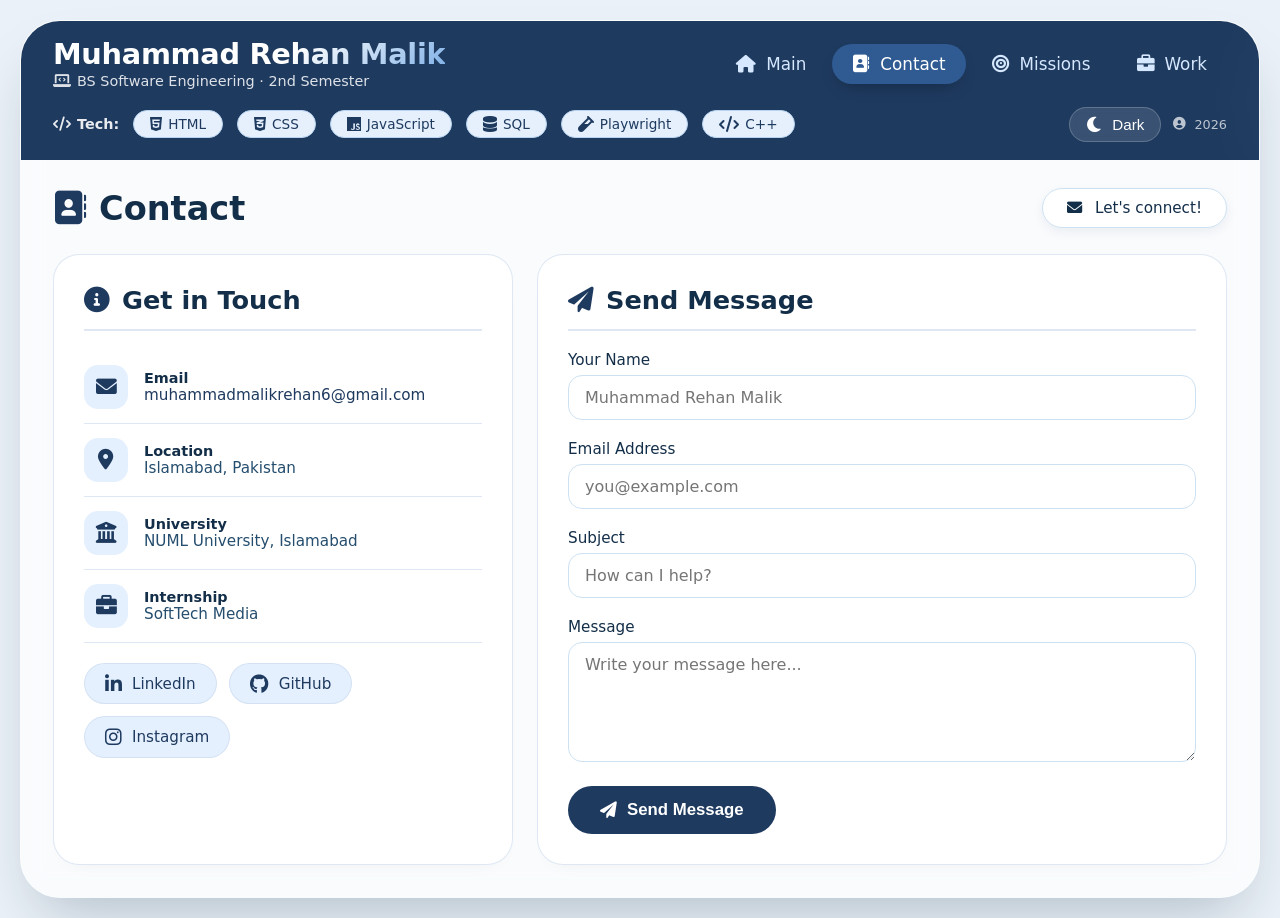
==== contact.html @ 9ca268fb "first portfolio upload" ====
<!DOCTYPE html>
<html lang="en" data-theme="light">
<head>
    <meta charset="UTF-8" />
    <meta name="viewport" content="width=device-width, initial-scale=1.0" />
    <title>Muhammad Rehan · Contact</title>
    <!-- Font Awesome 6 -->
    <link rel="stylesheet" href="https://cdnjs.cloudflare.com/ajax/libs/font-awesome/6.0.0-beta3/css/all.min.css" />
    <style>
        /* ===== CSS Variables (themes) ===== */
        :root {
            --bg-body: #eaf1f8;
            --bg-dashboard: rgba(255, 255, 255, 0.72);
            --bg-topbar: #1e3a5f;
            --text-primary: #132e48;
            --text-secondary: #244d6e;
            --text-light: #ffffff;
            --card-bg: rgba(255, 255, 255, 0.85);
            --card-border: rgba(200, 215, 235, 0.6);
            --shadow: 0 30px 60px -20px rgba(0, 30, 50, 0.25);
            --badge-bg: #ffffff;
            --badge-border: #cde1f2;
            --stat-icon-bg: #e5f0ff;
            --stat-icon-color: #1e3a5f;
            --hover-bg: #2c5282;
            --nav-active: #2f5b92;
            --lang-bg: #e6f0fc;
            --lang-border: #b9d4f0;
            --lang-color: #1e3a5f;
            --highlight-bg: #e5f0ff;
            --highlight-border: #1e3a5f;
            --transition: 0.4s cubic-bezier(0.4, 0, 0.2, 1);
            --nav-text: #d6e8ff;
            --gradient-start: #ffffff;
            --gradient-end: #7fb0e6;
            --input-bg: rgba(255, 255, 255, 0.7);
            --input-border: #cde1f2;
            --input-text: #132e48;
            --social-hover: #1e3a5f;
        }

        [data-theme="dark"] {
            --bg-body: #0a0f1a;
            --bg-dashboard: rgba(16, 26, 46, 0.92);
            --bg-topbar: #0d1a2e;
            --text-primary: #e8f0fe;
            --text-secondary: #a8c4e6;
            --text-light: #ffffff;
            --card-bg: rgba(26, 42, 68, 0.85);
            --card-border: rgba(60, 95, 145, 0.5);
            --shadow: 0 30px 60px -20px rgba(0, 0, 0, 0.8);
            --badge-bg: #1a2d44;
            --badge-border: #2a4a6a;
            --stat-icon-bg: #1a2d44;
            --stat-icon-color: #6db3f2;
            --hover-bg: #1a3a5a;
            --nav-active: #1e3a5f;
            --lang-bg: #1a2d44;
            --lang-border: #2a4a6a;
            --lang-color: #a8c4e6;
            --highlight-bg: #1a2d44;
            --highlight-border: #4a8ac4;
            --nav-text: #a8c4e6;
            --gradient-start: #6db3f2;
            --gradient-end: #4a8ac4;
            --input-bg: rgba(26, 42, 68, 0.7);
            --input-border: #2a4a6a;
            --input-text: #e8f0fe;
            --social-hover: #6db3f2;
        }

        /* ===== Reset & Base ===== */
        * {
            margin: 0;
            padding: 0;
            box-sizing: border-box;
        }

        body {
            font-family: 'Segoe UI', Roboto, system-ui, -apple-system, sans-serif;
            background: var(--bg-body);
            min-height: 100vh;
            display: flex;
            align-items: center;
            justify-content: center;
            padding: 20px;
            transition: background var(--transition);
        }

        /* ===== Dashboard ===== */
        .dashboard {
            width: 1400px;
            max-width: 100%;
            background: var(--bg-dashboard);
            backdrop-filter: blur(12px);
            -webkit-backdrop-filter: blur(12px);
            border-radius: 40px;
            box-shadow: var(--shadow);
            overflow: hidden;
            transition: all var(--transition);
            border: 1px solid rgba(255, 255, 255, 0.08);
        }

        /* ===== Top Bar ===== */
        .top-bar {
            background: var(--bg-topbar);
            color: var(--text-light);
            padding: 18px 32px;
            display: flex;
            flex-wrap: wrap;
            align-items: center;
            justify-content: space-between;
            gap: 18px 24px;
            transition: background var(--transition);
            position: relative;
            overflow: hidden;
        }
        .top-bar::after {
            content: '';
            position: absolute;
            top: -50%;
            right: -20%;
            width: 300px;
            height: 300px;
            background: radial-gradient(circle, rgba(255, 255, 255, 0.05) 0%, transparent 70%);
            border-radius: 50%;
            pointer-events: none;
        }

        .top-profile h2 {
            font-size: 1.8rem;
            font-weight: 700;
            letter-spacing: -0.3px;
            line-height: 1.1;
            background: linear-gradient(135deg, var(--gradient-start) 60%, var(--gradient-end));
            -webkit-background-clip: text;
            -webkit-text-fill-color: transparent;
            background-clip: text;
        }
        .top-profile .sub {
            font-size: 0.9rem;
            opacity: 0.85;
            margin-top: 2px;
            font-weight: 400;
            -webkit-text-fill-color: var(--text-light);
            color: var(--text-light);
        }

        /* Navigation */
        .nav-links {
            display: flex;
            flex-wrap: wrap;
            list-style: none;
            gap: 6px;
        }
        .nav-links a {
            color: var(--nav-text);
            text-decoration: none;
            font-size: 1.05rem;
            display: flex;
            align-items: center;
            gap: 10px;
            padding: 10px 20px;
            border-radius: 40px;
            font-weight: 500;
            transition: all 0.3s ease;
            white-space: nowrap;
            background: transparent;
            position: relative;
        }
        .nav-links a i {
            font-size: 1.1rem;
        }
        .nav-links .active a {
            background: var(--nav-active);
            color: white;
            box-shadow: 0 8px 18px -8px rgba(0, 0, 0, 0.3);
        }
        .nav-links a:not(.active):hover {
            background: var(--hover-bg);
            color: white;
            transform: translateY(-2px);
        }

        /* Tech badges */
        .lang-section {
            display: flex;
            flex-wrap: wrap;
            align-items: center;
            gap: 10px 14px;
        }
        .lang-label {
            font-weight: 600;
            font-size: 0.9rem;
            opacity: 0.9;
            display: flex;
            align-items: center;
            gap: 6px;
            color: var(--text-light);
        }
        .lang-badge {
            background: var(--lang-bg);
            border: 1px solid var(--lang-border);
            color: var(--lang-color);
            padding: 5px 16px;
            border-radius: 40px;
            font-size: 0.85rem;
            font-weight: 500;
            display: inline-flex;
            align-items: center;
            gap: 6px;
            transition: all 0.3s ease;
            white-space: nowrap;
            cursor: default;
        }
        .lang-badge i {
            font-size: 1rem;
            color: var(--lang-color);
        }
        .lang-badge:hover {
            transform: translateY(-3px) scale(1.05);
            box-shadow: 0 8px 16px -8px rgba(0, 0, 0, 0.3);
        }

        .top-footer {
            font-size: 0.8rem;
            opacity: 0.7;
            color: var(--text-light);
            display: flex;
            align-items: center;
            gap: 8px;
            margin-left: auto;
        }

        /* ===== Theme Toggle ===== */
        .theme-toggle {
            background: rgba(255, 255, 255, 0.12);
            border: 1px solid rgba(255, 255, 255, 0.2);
            color: white;
            padding: 8px 16px;
            border-radius: 40px;
            cursor: pointer;
            font-size: 0.95rem;
            display: flex;
            align-items: center;
            gap: 8px;
            transition: all 0.3s ease;
            backdrop-filter: blur(4px);
        }
        .theme-toggle:hover {
            background: rgba(255, 255, 255, 0.25);
            transform: scale(1.05);
        }
        .theme-toggle i {
            font-size: 1.1rem;
        }

        /* ===== Main Content ===== */
        .main {
            background: transparent;
            padding: 28px 32px 32px;
            display: flex;
            flex-direction: column;
            gap: 26px;
            animation: fadeInUp 0.6s ease;
        }

        @keyframes fadeInUp {
            from {
                opacity: 0;
                transform: translateY(20px);
            }
            to {
                opacity: 1;
                transform: translateY(0);
            }
        }

        .main-header {
            display: flex;
            justify-content: space-between;
            align-items: center;
            flex-wrap: wrap;
            gap: 12px;
        }
        .main-header h1 {
            font-size: 2.1rem;
            font-weight: 700;
            color: var(--text-primary);
            transition: color var(--transition);
            display: flex;
            align-items: center;
            gap: 12px;
        }
        .main-header h1 i {
            color: var(--stat-icon-color);
            animation: pulse 2s infinite;
        }
        @keyframes pulse {
            0%,
            100% {
                transform: scale(1);
            }
            50% {
                transform: scale(1.1);
            }
        }

        .badge {
            background: var(--badge-bg);
            padding: 10px 24px;
            border-radius: 40px;
            font-weight: 500;
            color: var(--text-primary);
            box-shadow: 0 4px 12px rgba(0, 30, 60, 0.06);
            border: 1px solid var(--badge-border);
            font-size: 0.95rem;
            transition: all var(--transition);
            backdrop-filter: blur(4px);
        }
        .badge i {
            margin-right: 8px;
        }

        /* ===== Contact Grid ===== */
        .contact-grid {
            display: grid;
            grid-template-columns: 1fr 1.5fr;
            gap: 24px;
        }

        /* Contact Info Card */
        .contact-info {
            background: var(--card-bg);
            backdrop-filter: blur(8px);
            border-radius: 26px;
            padding: 30px;
            border: 1px solid var(--card-border);
            box-shadow: 0 10px 22px -16px rgba(0, 0, 0, 0.08);
            transition: all var(--transition);
            animation: slideUp 0.6s ease backwards;
            animation-delay: 0.2s;
        }
        .contact-info:hover {
            transform: translateY(-4px);
            box-shadow: 0 20px 40px -16px rgba(0, 30, 60, 0.15);
        }

        .contact-info h2 {
            color: var(--text-primary);
            font-size: 1.6rem;
            margin-bottom: 20px;
            display: flex;
            align-items: center;
            gap: 12px;
            border-bottom: 2px solid var(--card-border);
            padding-bottom: 14px;
        }
        .contact-info h2 i {
            color: var(--stat-icon-color);
        }

        .contact-item {
            display: flex;
            align-items: center;
            gap: 16px;
            padding: 14px 0;
            border-bottom: 1px solid var(--card-border);
            transition: all 0.3s ease;
        }
        .contact-item:last-child {
            border-bottom: none;
        }
        .contact-item:hover {
            transform: translateX(6px);
        }
        .contact-item i {
            width: 44px;
            height: 44px;
            background: var(--stat-icon-bg);
            border-radius: 14px;
            display: flex;
            align-items: center;
            justify-content: center;
            font-size: 1.3rem;
            color: var(--stat-icon-color);
            flex-shrink: 0;
            transition: all 0.3s ease;
        }
        .contact-item:hover i {
            transform: scale(1.1) rotate(4deg);
        }
        .contact-item .info {
            flex: 1;
        }
        .contact-item .info h4 {
            color: var(--text-primary);
            font-size: 0.9rem;
            font-weight: 600;
        }
        .contact-item .info p {
            color: var(--text-secondary);
            font-size: 0.95rem;
        }
        .contact-item .info a {
            color: var(--stat-icon-color);
            text-decoration: none;
            transition: color 0.3s ease;
        }
        .contact-item .info a:hover {
            color: var(--text-primary);
            text-decoration: underline;
        }

        /* Social Links */
        .social-links {
            margin-top: 20px;
            display: flex;
            gap: 12px;
            flex-wrap: wrap;
        }
        .social-link {
            display: inline-flex;
            align-items: center;
            gap: 10px;
            padding: 10px 20px;
            background: var(--stat-icon-bg);
            border-radius: 40px;
            color: var(--stat-icon-color);
            text-decoration: none;
            font-weight: 500;
            font-size: 0.95rem;
            transition: all 0.3s ease;
            border: 1px solid var(--card-border);
        }
        .social-link:hover {
            background: var(--social-hover);
            color: white;
            transform: translateY(-3px);
            box-shadow: 0 8px 20px -12px rgba(0, 0, 0, 0.3);
        }
        .social-link i {
            font-size: 1.2rem;
        }

        /* Contact Form */
        .contact-form {
            background: var(--card-bg);
            backdrop-filter: blur(8px);
            border-radius: 26px;
            padding: 30px;
            border: 1px solid var(--card-border);
            box-shadow: 0 10px 22px -16px rgba(0, 0, 0, 0.08);
            transition: all var(--transition);
            animation: slideUp 0.6s ease backwards;
            animation-delay: 0.3s;
        }
        .contact-form:hover {
            transform: translateY(-4px);
            box-shadow: 0 20px 40px -16px rgba(0, 30, 60, 0.15);
        }

        .contact-form h2 {
            color: var(--text-primary);
            font-size: 1.6rem;
            margin-bottom: 20px;
            display: flex;
            align-items: center;
            gap: 12px;
            border-bottom: 2px solid var(--card-border);
            padding-bottom: 14px;
        }
        .contact-form h2 i {
            color: var(--stat-icon-color);
        }

        .form-group {
            margin-bottom: 20px;
        }
        .form-group label {
            display: block;
            color: var(--text-primary);
            font-weight: 500;
            margin-bottom: 6px;
            font-size: 0.95rem;
        }
        .form-group input,
        .form-group textarea {
            width: 100%;
            padding: 12px 16px;
            background: var(--input-bg);
            border: 1px solid var(--input-border);
            border-radius: 14px;
            color: var(--input-text);
            font-size: 1rem;
            transition: all 0.3s ease;
            font-family: inherit;
        }
        .form-group input:focus,
        .form-group textarea:focus {
            outline: none;
            border-color: var(--stat-icon-color);
            box-shadow: 0 0 0 3px rgba(30, 58, 95, 0.1);
        }
        .form-group textarea {
            resize: vertical;
            min-height: 120px;
        }

        .submit-btn {
            background: var(--bg-topbar);
            color: white;
            border: none;
            padding: 14px 32px;
            border-radius: 40px;
            font-size: 1.05rem;
            font-weight: 600;
            cursor: pointer;
            transition: all 0.3s ease;
            display: inline-flex;
            align-items: center;
            gap: 10px;
        }
        .submit-btn:hover {
            transform: translateY(-3px);
            box-shadow: 0 12px 24px -12px rgba(0, 0, 0, 0.3);
            background: var(--hover-bg);
        }
        .submit-btn:active {
            transform: translateY(0);
        }

        .form-success {
            display: none;
            padding: 14px 20px;
            background: var(--highlight-bg);
            border-radius: 14px;
            border-left: 4px solid #4CAF50;
            color: var(--text-secondary);
            margin-top: 16px;
            animation: fadeInUp 0.4s ease;
        }
        .form-success.show {
            display: block;
        }
        .form-success i {
            color: #4CAF50;
            margin-right: 10px;
        }

        @keyframes slideUp {
            from {
                opacity: 0;
                transform: translateY(30px);
            }
            to {
                opacity: 1;
                transform: translateY(0);
            }
        }

        /* ===== Responsive ===== */
        @media (max-width: 1000px) {
            .top-bar {
                flex-direction: column;
                align-items: stretch;
                gap: 16px;
            }
            .top-profile {
                text-align: center;
            }
            .nav-links {
                justify-content: center;
            }
            .lang-section {
                justify-content: center;
            }
            .top-footer {
                margin-left: 0;
                justify-content: center;
            }
            .theme-toggle {
                align-self: center;
            }
            .contact-grid {
                grid-template-columns: 1fr;
            }
        }

        @media (max-width: 600px) {
            .top-bar {
                padding: 16px 18px;
            }
            .top-profile h2 {
                font-size: 1.5rem;
            }
            .nav-links a {
                font-size: 0.85rem;
                padding: 6px 12px;
                gap: 6px;
            }
            .nav-links a i {
                font-size: 0.9rem;
            }
            .main {
                padding: 20px 16px 26px;
            }
            .main-header h1 {
                font-size: 1.7rem;
            }
            .contact-info,
            .contact-form {
                padding: 20px;
            }
            .contact-item {
                padding: 12px 0;
            }
            .social-link {
                padding: 8px 16px;
                font-size: 0.85rem;
            }
            .badge {
                font-size: 0.8rem;
                padding: 6px 16px;
            }
            .theme-toggle {
                font-size: 0.8rem;
                padding: 6px 12px;
            }
        }

        @media (max-width: 450px) {
            .nav-links a {
                font-size: 0.75rem;
                padding: 4px 10px;
            }
            .social-links {
                gap: 8px;
            }
            .social-link {
                padding: 6px 12px;
                font-size: 0.8rem;
            }
        }
    </style>
</head>
<body>

    <div class="dashboard">

        <!-- TOP BAR -->
        <div class="top-bar">
            <div class="top-profile">
                <h2>Muhammad Rehan Malik</h2>
                <div class="sub"><i class="fas fa-laptop-code" style="margin-right:6px;"></i>BS Software Engineering · 2nd Semester</div>
            </div>

            <!-- Navigation with all pages -->
            <ul class="nav-links">
                <li><a href="main.html"><i class="fas fa-home"></i> Main</a></li>
                <li class="active"><a href="contact.html"><i class="fas fa-address-book"></i> Contact</a></li>
                <li><a href="mission.html"><i class="fas fa-bullseye"></i> Missions</a></li>
                <li><a href="work.html"><i class="fas fa-briefcase"></i> Work</a></li>
            </ul>

            <!-- Tech badges -->
            <div class="lang-section">
                <span class="lang-label"><i class="fas fa-code"></i> Tech:</span>
                <span class="lang-badge"><i class="fab fa-html5"></i> HTML</span>
                <span class="lang-badge"><i class="fab fa-css3-alt"></i> CSS</span>
                <span class="lang-badge"><i class="fab fa-js"></i> JavaScript</span>
                <span class="lang-badge"><i class="fas fa-database"></i> SQL</span>
                <span class="lang-badge"><i class="fas fa-vial"></i> Playwright</span>
                <span class="lang-badge"><i class="fas fa-code"></i> C++</span>
            </div>

            <!-- Theme Toggle + Footer -->
            <div style="display:flex; align-items:center; gap:12px; flex-wrap:wrap;">
                <button class="theme-toggle" id="themeToggle" aria-label="Toggle theme">
                    <i class="fas fa-moon"></i> <span id="themeLabel">Dark</span>
                </button>
                <div class="top-footer">
                    <i class="fas fa-circle-user"></i> 2026
                </div>
            </div>
        </div>

        <!-- MAIN CONTENT -->
        <div class="main">
            <div class="main-header">
                <h1><i class="fas fa-address-book"></i> Contact</h1>
                <span class="badge"><i class="fas fa-envelope"></i> Let's connect!</span>
            </div>

            <!-- Contact Grid -->
            <div class="contact-grid">
                <!-- Contact Info -->
                <div class="contact-info">
                    <h2><i class="fas fa-info-circle"></i> Get in Touch</h2>

                    <div class="contact-item">
                        <i class="fas fa-envelope"></i>
                        <div class="info">
                            <h4>Email</h4>
                            <p><a href="mailto:muhammadmalikrehan6@gmail.com">muhammadmalikrehan6@gmail.com</a></p>
                        </div>
                    </div>

               

                    <div class="contact-item">
                        <i class="fas fa-map-marker-alt"></i>
                        <div class="info">
                            <h4>Location</h4>
                            <p>Islamabad, Pakistan</p>
                        </div>
                    </div>

                    <div class="contact-item">
                        <i class="fas fa-university"></i>
                        <div class="info">
                            <h4>University</h4>
                            <p>NUML University, Islamabad</p>
                        </div>
                    </div>

                    <div class="contact-item">
                        <i class="fas fa-briefcase"></i>
                        <div class="info">
                            <h4>Internship</h4>
                            <p>SoftTech Media</p>
                        </div>
                    </div>

                    <!-- Social Links -->
                    <div class="social-links">
                        <a href="https://www.linkedin.com/in/muhammad-rehan-7ba043420/" class="social-link"><i class="fab fa-linkedin-in"></i> LinkedIn</a>
                        <a href="https://github.com/muhammadmalikrehan6-a11y" class="social-link"><i class="fab fa-github"></i> GitHub</a>
                        <a href="https://www.instagram.com/its_shani6777/" class="social-link"><i class="fab fa-instagram"></i> Instagram</a>
                    </div>
                </div>

                <!-- Contact Form -->
                <div class="contact-form">
                    <h2><i class="fas fa-paper-plane"></i> Send Message</h2>
                    <form id="contactForm">
                        <div class="form-group">
                            <label for="name">Your Name</label>
                            <input type="text" id="name" placeholder="Muhammad Rehan Malik" required />
                        </div>
                        <div class="form-group">
                            <label for="email">Email Address</label>
                            <input type="email" id="email" placeholder="you@example.com" required />
                        </div>
                        <div class="form-group">
                            <label for="subject">Subject</label>
                            <input type="text" id="subject" placeholder="How can I help?" required />
                        </div>
                        <div class="form-group">
                            <label for="message">Message</label>
                            <textarea id="message" placeholder="Write your message here..." required></textarea>
                        </div>
                        <button type="submit" class="submit-btn">
                            <i class="fas fa-paper-plane"></i> Send Message
                        </button>
                        <div class="form-success" id="formSuccess">
                            <i class="fas fa-check-circle"></i>
                            Thank you! Your message has been sent successfully.
                        </div>
                    </form>
                </div>
            </div>
        </div>
    </div>

    <!-- ===== JavaScript: Theme Toggle & Form ===== -->
    <script>
        (function() {
            // Theme Toggle
            const themeToggle = document.getElementById('themeToggle');
            const themeLabel = document.getElementById('themeLabel');
            const html = document.documentElement;

            let currentTheme = localStorage.getItem('theme') || 'light';
            html.setAttribute('data-theme', currentTheme);
            updateIcon(currentTheme);

            themeToggle.addEventListener('click', function() {
                const newTheme = html.getAttribute('data-theme') === 'light' ? 'dark' : 'light';
                html.setAttribute('data-theme', newTheme);
                localStorage.setItem('theme', newTheme);
                updateIcon(newTheme);
            });

            function updateIcon(theme) {
                const icon = themeToggle.querySelector('i');
                if (theme === 'dark') {
                    icon.className = 'fas fa-sun';
                    themeLabel.textContent = 'Light';
                } else {
                    icon.className = 'fas fa-moon';
                    themeLabel.textContent = 'Dark';
                }
            }

            // Contact Form
            const form = document.getElementById('contactForm');
            const successMsg = document.getElementById('formSuccess');

            form.addEventListener('submit', function(e) {
                e.preventDefault();
                successMsg.classList.add('show');
                setTimeout(() => {
                    successMsg.classList.remove('show');
                    form.reset();
                }, 3000);
            });

            console.log('📬 Contact page — Muhammad Rehan');
            console.log('💡 Fill out the form and click send to see the success message!');
        })();
    </script>

</body>
</html>
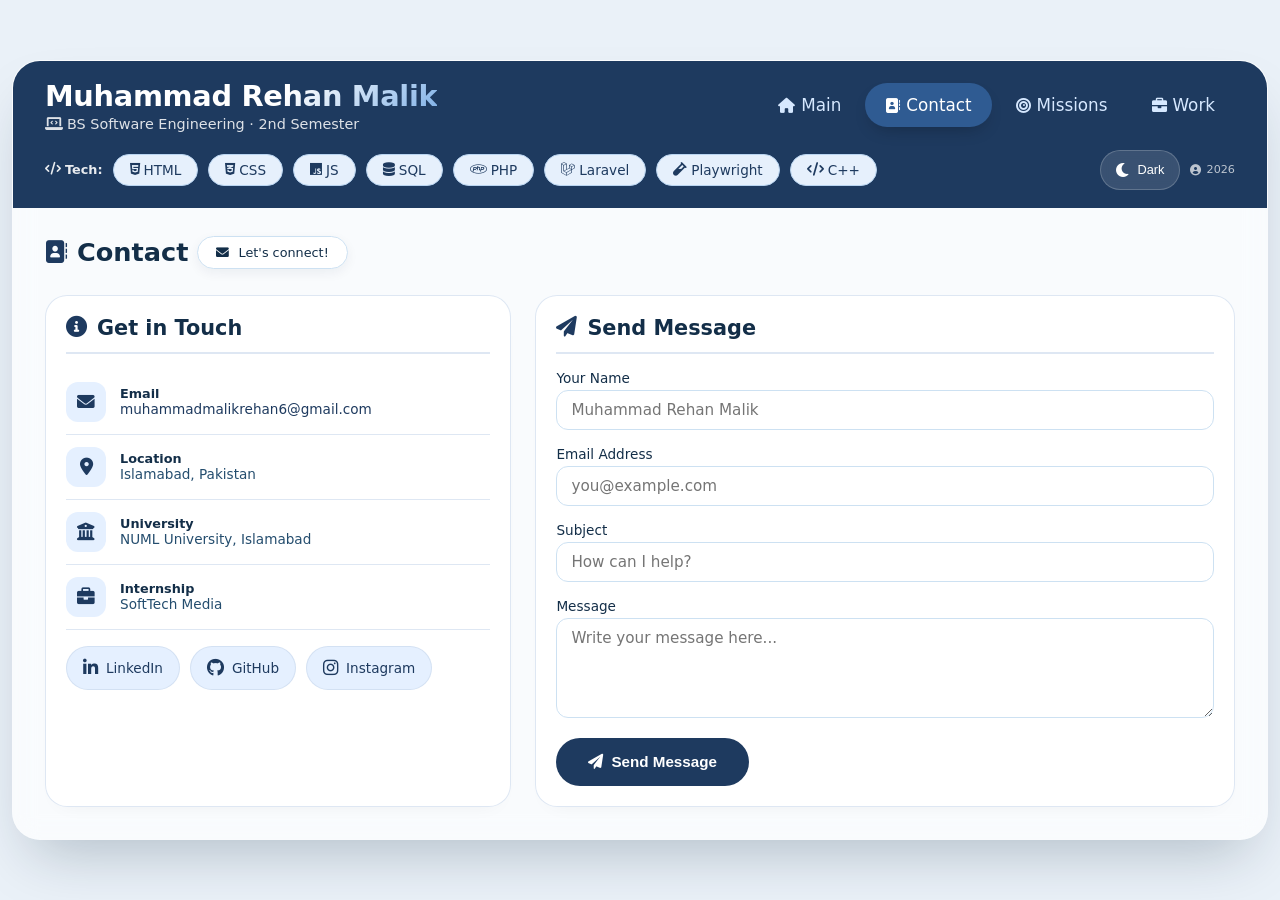
==== commit c1730dae: "responsive" ====
--- a/contact.html
+++ b/contact.html
@@ -2,7 +2,7 @@
 <html lang="en" data-theme="light">
 <head>
     <meta charset="UTF-8" />
-    <meta name="viewport" content="width=device-width, initial-scale=1.0" />
+    <meta name="viewport" content="width=device-width, initial-scale=1.0, maximum-scale=5.0" />
     <title>Muhammad Rehan · Contact</title>
     <!-- Font Awesome 6 -->
     <link rel="stylesheet" href="https://cdnjs.cloudflare.com/ajax/libs/font-awesome/6.0.0-beta3/css/all.min.css" />
@@ -83,7 +83,7 @@
             display: flex;
             align-items: center;
             justify-content: center;
-            padding: 20px;
+            padding: 12px;
             transition: background var(--transition);
         }
 
@@ -94,7 +94,7 @@
             background: var(--bg-dashboard);
             backdrop-filter: blur(12px);
             -webkit-backdrop-filter: blur(12px);
-            border-radius: 40px;
+            border-radius: 28px;
             box-shadow: var(--shadow);
             overflow: hidden;
             transition: all var(--transition);
@@ -105,12 +105,12 @@
         .top-bar {
             background: var(--bg-topbar);
             color: var(--text-light);
-            padding: 18px 32px;
+            padding: 16px 20px;
             display: flex;
             flex-wrap: wrap;
             align-items: center;
             justify-content: space-between;
-            gap: 18px 24px;
+            gap: 14px 16px;
             transition: background var(--transition);
             position: relative;
             overflow: hidden;
@@ -120,25 +120,25 @@
             position: absolute;
             top: -50%;
             right: -20%;
-            width: 300px;
-            height: 300px;
+            width: 200px;
+            height: 200px;
             background: radial-gradient(circle, rgba(255, 255, 255, 0.05) 0%, transparent 70%);
             border-radius: 50%;
             pointer-events: none;
         }
 
         .top-profile h2 {
-            font-size: 1.8rem;
+            font-size: 1.3rem;
             font-weight: 700;
             letter-spacing: -0.3px;
-            line-height: 1.1;
+            line-height: 1.2;
             background: linear-gradient(135deg, var(--gradient-start) 60%, var(--gradient-end));
             -webkit-background-clip: text;
             -webkit-text-fill-color: transparent;
             background-clip: text;
         }
         .top-profile .sub {
-            font-size: 0.9rem;
+            font-size: 0.75rem;
             opacity: 0.85;
             margin-top: 2px;
             font-weight: 400;
@@ -151,25 +151,30 @@
             display: flex;
             flex-wrap: wrap;
             list-style: none;
-            gap: 6px;
+            gap: 4px;
+            width: 100%;
+            justify-content: center;
         }
         .nav-links a {
             color: var(--nav-text);
             text-decoration: none;
-            font-size: 1.05rem;
-            display: flex;
-            align-items: center;
-            gap: 10px;
-            padding: 10px 20px;
+            font-size: 0.8rem;
+            display: flex;
+            align-items: center;
+            gap: 6px;
+            padding: 8px 14px;
             border-radius: 40px;
             font-weight: 500;
             transition: all 0.3s ease;
             white-space: nowrap;
             background: transparent;
             position: relative;
+            min-height: 44px;
+            min-width: 44px;
+            justify-content: center;
         }
         .nav-links a i {
-            font-size: 1.1rem;
+            font-size: 0.95rem;
         }
         .nav-links .active a {
             background: var(--nav-active);
@@ -187,49 +192,51 @@
             display: flex;
             flex-wrap: wrap;
             align-items: center;
-            gap: 10px 14px;
+            gap: 6px 10px;
+            width: 100%;
+            justify-content: center;
         }
         .lang-label {
             font-weight: 600;
-            font-size: 0.9rem;
+            font-size: 0.8rem;
             opacity: 0.9;
             display: flex;
             align-items: center;
-            gap: 6px;
+            gap: 4px;
             color: var(--text-light);
         }
         .lang-badge {
             background: var(--lang-bg);
             border: 1px solid var(--lang-border);
             color: var(--lang-color);
-            padding: 5px 16px;
+            padding: 4px 12px;
             border-radius: 40px;
-            font-size: 0.85rem;
+            font-size: 0.7rem;
             font-weight: 500;
             display: inline-flex;
             align-items: center;
-            gap: 6px;
+            gap: 4px;
             transition: all 0.3s ease;
             white-space: nowrap;
             cursor: default;
+            min-height: 32px;
         }
         .lang-badge i {
-            font-size: 1rem;
+            font-size: 0.85rem;
             color: var(--lang-color);
         }
         .lang-badge:hover {
-            transform: translateY(-3px) scale(1.05);
-            box-shadow: 0 8px 16px -8px rgba(0, 0, 0, 0.3);
+            transform: translateY(-2px) scale(1.03);
+            box-shadow: 0 4px 12px -6px rgba(0, 0, 0, 0.3);
         }
 
         .top-footer {
-            font-size: 0.8rem;
+            font-size: 0.7rem;
             opacity: 0.7;
             color: var(--text-light);
             display: flex;
             align-items: center;
-            gap: 8px;
-            margin-left: auto;
+            gap: 6px;
         }
 
         /* ===== Theme Toggle ===== */
@@ -237,31 +244,43 @@
             background: rgba(255, 255, 255, 0.12);
             border: 1px solid rgba(255, 255, 255, 0.2);
             color: white;
-            padding: 8px 16px;
+            padding: 6px 14px;
             border-radius: 40px;
             cursor: pointer;
-            font-size: 0.95rem;
-            display: flex;
-            align-items: center;
-            gap: 8px;
+            font-size: 0.8rem;
+            display: flex;
+            align-items: center;
+            gap: 6px;
             transition: all 0.3s ease;
             backdrop-filter: blur(4px);
+            min-height: 40px;
+            min-width: 44px;
+            justify-content: center;
         }
         .theme-toggle:hover {
             background: rgba(255, 255, 255, 0.25);
             transform: scale(1.05);
         }
         .theme-toggle i {
-            font-size: 1.1rem;
+            font-size: 1rem;
+        }
+
+        .top-bar-utils {
+            display: flex;
+            align-items: center;
+            gap: 10px;
+            flex-wrap: wrap;
+            width: 100%;
+            justify-content: center;
         }
 
         /* ===== Main Content ===== */
         .main {
             background: transparent;
-            padding: 28px 32px 32px;
+            padding: 20px 16px 24px;
             display: flex;
             flex-direction: column;
-            gap: 26px;
+            gap: 20px;
             animation: fadeInUp 0.6s ease;
         }
 
@@ -278,23 +297,23 @@
 
         .main-header {
             display: flex;
-            justify-content: space-between;
-            align-items: center;
-            flex-wrap: wrap;
-            gap: 12px;
+            flex-direction: column;
+            align-items: flex-start;
+            gap: 8px;
         }
         .main-header h1 {
-            font-size: 2.1rem;
+            font-size: 1.6rem;
             font-weight: 700;
             color: var(--text-primary);
             transition: color var(--transition);
             display: flex;
             align-items: center;
-            gap: 12px;
+            gap: 10px;
         }
         .main-header h1 i {
             color: var(--stat-icon-color);
             animation: pulse 2s infinite;
+            font-size: 1.4rem;
         }
         @keyframes pulse {
             0%,
@@ -308,153 +327,159 @@
 
         .badge {
             background: var(--badge-bg);
-            padding: 10px 24px;
+            padding: 8px 18px;
             border-radius: 40px;
             font-weight: 500;
             color: var(--text-primary);
             box-shadow: 0 4px 12px rgba(0, 30, 60, 0.06);
             border: 1px solid var(--badge-border);
-            font-size: 0.95rem;
+            font-size: 0.8rem;
             transition: all var(--transition);
             backdrop-filter: blur(4px);
+            width: 100%;
+            text-align: center;
         }
         .badge i {
-            margin-right: 8px;
+            margin-right: 6px;
         }
 
         /* ===== Contact Grid ===== */
         .contact-grid {
             display: grid;
-            grid-template-columns: 1fr 1.5fr;
-            gap: 24px;
+            grid-template-columns: 1fr;
+            gap: 16px;
         }
 
         /* Contact Info Card */
         .contact-info {
             background: var(--card-bg);
             backdrop-filter: blur(8px);
-            border-radius: 26px;
-            padding: 30px;
+            border-radius: 22px;
+            padding: 20px;
+            border: 1px solid var(--card-border);
+            box-shadow: 0 10px 22px -16px rgba(0, 0, 0, 0.08);
+            transition: all var(--transition);
+            animation: slideUp 0.6s ease backwards;
+            animation-delay: 0.1s;
+        }
+        .contact-info:hover {
+            transform: translateY(-4px);
+            box-shadow: 0 20px 40px -16px rgba(0, 30, 60, 0.15);
+        }
+
+        .contact-info h2 {
+            color: var(--text-primary);
+            font-size: 1.3rem;
+            margin-bottom: 16px;
+            display: flex;
+            align-items: center;
+            gap: 10px;
+            border-bottom: 2px solid var(--card-border);
+            padding-bottom: 12px;
+        }
+        .contact-info h2 i {
+            color: var(--stat-icon-color);
+        }
+
+        .contact-item {
+            display: flex;
+            align-items: center;
+            gap: 14px;
+            padding: 12px 0;
+            border-bottom: 1px solid var(--card-border);
+            transition: all 0.3s ease;
+        }
+        .contact-item:last-child {
+            border-bottom: none;
+        }
+        .contact-item:hover {
+            transform: translateX(4px);
+        }
+        .contact-item i {
+            width: 40px;
+            height: 40px;
+            background: var(--stat-icon-bg);
+            border-radius: 12px;
+            display: flex;
+            align-items: center;
+            justify-content: center;
+            font-size: 1.1rem;
+            color: var(--stat-icon-color);
+            flex-shrink: 0;
+            transition: all 0.3s ease;
+        }
+        .contact-item:hover i {
+            transform: scale(1.08) rotate(3deg);
+        }
+        .contact-item .info {
+            flex: 1;
+        }
+        .contact-item .info h4 {
+            color: var(--text-primary);
+            font-size: 0.8rem;
+            font-weight: 600;
+        }
+        .contact-item .info p {
+            color: var(--text-secondary);
+            font-size: 0.85rem;
+        }
+        .contact-item .info a {
+            color: var(--stat-icon-color);
+            text-decoration: none;
+            transition: color 0.3s ease;
+            word-break: break-all;
+        }
+        .contact-item .info a:hover {
+            color: var(--text-primary);
+            text-decoration: underline;
+        }
+
+        /* Social Links */
+        .social-links {
+            margin-top: 16px;
+            display: flex;
+            gap: 10px;
+            flex-wrap: wrap;
+        }
+        .social-link {
+            display: inline-flex;
+            align-items: center;
+            gap: 8px;
+            padding: 8px 16px;
+            background: var(--stat-icon-bg);
+            border-radius: 40px;
+            color: var(--stat-icon-color);
+            text-decoration: none;
+            font-weight: 500;
+            font-size: 0.85rem;
+            transition: all 0.3s ease;
+            border: 1px solid var(--card-border);
+            flex: 1;
+            justify-content: center;
+            min-height: 44px;
+        }
+        .social-link:hover {
+            background: var(--social-hover);
+            color: white;
+            transform: translateY(-2px);
+            box-shadow: 0 8px 20px -12px rgba(0, 0, 0, 0.3);
+        }
+        .social-link i {
+            font-size: 1.1rem;
+        }
+
+        /* Contact Form */
+        .contact-form {
+            background: var(--card-bg);
+            backdrop-filter: blur(8px);
+            border-radius: 22px;
+            padding: 20px;
             border: 1px solid var(--card-border);
             box-shadow: 0 10px 22px -16px rgba(0, 0, 0, 0.08);
             transition: all var(--transition);
             animation: slideUp 0.6s ease backwards;
             animation-delay: 0.2s;
         }
-        .contact-info:hover {
-            transform: translateY(-4px);
-            box-shadow: 0 20px 40px -16px rgba(0, 30, 60, 0.15);
-        }
-
-        .contact-info h2 {
-            color: var(--text-primary);
-            font-size: 1.6rem;
-            margin-bottom: 20px;
-            display: flex;
-            align-items: center;
-            gap: 12px;
-            border-bottom: 2px solid var(--card-border);
-            padding-bottom: 14px;
-        }
-        .contact-info h2 i {
-            color: var(--stat-icon-color);
-        }
-
-        .contact-item {
-            display: flex;
-            align-items: center;
-            gap: 16px;
-            padding: 14px 0;
-            border-bottom: 1px solid var(--card-border);
-            transition: all 0.3s ease;
-        }
-        .contact-item:last-child {
-            border-bottom: none;
-        }
-        .contact-item:hover {
-            transform: translateX(6px);
-        }
-        .contact-item i {
-            width: 44px;
-            height: 44px;
-            background: var(--stat-icon-bg);
-            border-radius: 14px;
-            display: flex;
-            align-items: center;
-            justify-content: center;
-            font-size: 1.3rem;
-            color: var(--stat-icon-color);
-            flex-shrink: 0;
-            transition: all 0.3s ease;
-        }
-        .contact-item:hover i {
-            transform: scale(1.1) rotate(4deg);
-        }
-        .contact-item .info {
-            flex: 1;
-        }
-        .contact-item .info h4 {
-            color: var(--text-primary);
-            font-size: 0.9rem;
-            font-weight: 600;
-        }
-        .contact-item .info p {
-            color: var(--text-secondary);
-            font-size: 0.95rem;
-        }
-        .contact-item .info a {
-            color: var(--stat-icon-color);
-            text-decoration: none;
-            transition: color 0.3s ease;
-        }
-        .contact-item .info a:hover {
-            color: var(--text-primary);
-            text-decoration: underline;
-        }
-
-        /* Social Links */
-        .social-links {
-            margin-top: 20px;
-            display: flex;
-            gap: 12px;
-            flex-wrap: wrap;
-        }
-        .social-link {
-            display: inline-flex;
-            align-items: center;
-            gap: 10px;
-            padding: 10px 20px;
-            background: var(--stat-icon-bg);
-            border-radius: 40px;
-            color: var(--stat-icon-color);
-            text-decoration: none;
-            font-weight: 500;
-            font-size: 0.95rem;
-            transition: all 0.3s ease;
-            border: 1px solid var(--card-border);
-        }
-        .social-link:hover {
-            background: var(--social-hover);
-            color: white;
-            transform: translateY(-3px);
-            box-shadow: 0 8px 20px -12px rgba(0, 0, 0, 0.3);
-        }
-        .social-link i {
-            font-size: 1.2rem;
-        }
-
-        /* Contact Form */
-        .contact-form {
-            background: var(--card-bg);
-            backdrop-filter: blur(8px);
-            border-radius: 26px;
-            padding: 30px;
-            border: 1px solid var(--card-border);
-            box-shadow: 0 10px 22px -16px rgba(0, 0, 0, 0.08);
-            transition: all var(--transition);
-            animation: slideUp 0.6s ease backwards;
-            animation-delay: 0.3s;
-        }
         .contact-form:hover {
             transform: translateY(-4px);
             box-shadow: 0 20px 40px -16px rgba(0, 30, 60, 0.15);
@@ -462,37 +487,37 @@
 
         .contact-form h2 {
             color: var(--text-primary);
-            font-size: 1.6rem;
-            margin-bottom: 20px;
-            display: flex;
-            align-items: center;
-            gap: 12px;
+            font-size: 1.3rem;
+            margin-bottom: 16px;
+            display: flex;
+            align-items: center;
+            gap: 10px;
             border-bottom: 2px solid var(--card-border);
-            padding-bottom: 14px;
+            padding-bottom: 12px;
         }
         .contact-form h2 i {
             color: var(--stat-icon-color);
         }
 
         .form-group {
-            margin-bottom: 20px;
+            margin-bottom: 16px;
         }
         .form-group label {
             display: block;
             color: var(--text-primary);
             font-weight: 500;
-            margin-bottom: 6px;
-            font-size: 0.95rem;
+            margin-bottom: 4px;
+            font-size: 0.85rem;
         }
         .form-group input,
         .form-group textarea {
             width: 100%;
-            padding: 12px 16px;
+            padding: 10px 14px;
             background: var(--input-bg);
             border: 1px solid var(--input-border);
-            border-radius: 14px;
+            border-radius: 12px;
             color: var(--input-text);
-            font-size: 1rem;
+            font-size: 0.95rem;
             transition: all 0.3s ease;
             font-family: inherit;
         }
@@ -504,25 +529,28 @@
         }
         .form-group textarea {
             resize: vertical;
-            min-height: 120px;
+            min-height: 100px;
         }
 
         .submit-btn {
             background: var(--bg-topbar);
             color: white;
             border: none;
-            padding: 14px 32px;
+            padding: 12px 28px;
             border-radius: 40px;
-            font-size: 1.05rem;
+            font-size: 0.95rem;
             font-weight: 600;
             cursor: pointer;
             transition: all 0.3s ease;
             display: inline-flex;
             align-items: center;
-            gap: 10px;
+            gap: 8px;
+            width: 100%;
+            justify-content: center;
+            min-height: 48px;
         }
         .submit-btn:hover {
-            transform: translateY(-3px);
+            transform: translateY(-2px);
             box-shadow: 0 12px 24px -12px rgba(0, 0, 0, 0.3);
             background: var(--hover-bg);
         }
@@ -532,20 +560,21 @@
 
         .form-success {
             display: none;
-            padding: 14px 20px;
+            padding: 12px 16px;
             background: var(--highlight-bg);
-            border-radius: 14px;
-            border-left: 4px solid #4CAF50;
+            border-radius: 12px;
+            border-left: 3px solid #4CAF50;
             color: var(--text-secondary);
-            margin-top: 16px;
+            margin-top: 14px;
             animation: fadeInUp 0.4s ease;
+            font-size: 0.9rem;
         }
         .form-success.show {
             display: block;
         }
         .form-success i {
             color: #4CAF50;
-            margin-right: 10px;
+            margin-right: 8px;
         }
 
         @keyframes slideUp {
@@ -559,87 +588,227 @@
             }
         }
 
-        /* ===== Responsive ===== */
-        @media (max-width: 1000px) {
+        /* ===== Responsive Breakpoints ===== */
+
+        /* Small phones */
+        @media (max-width: 380px) {
+            body {
+                padding: 6px;
+            }
             .top-bar {
-                flex-direction: column;
-                align-items: stretch;
+                padding: 12px 12px;
+                gap: 10px;
+            }
+            .top-profile h2 {
+                font-size: 1.1rem;
+            }
+            .top-profile .sub {
+                font-size: 0.65rem;
+            }
+            .nav-links a {
+                font-size: 0.65rem;
+                padding: 6px 10px;
+                gap: 4px;
+                min-height: 36px;
+                min-width: 36px;
+            }
+            .nav-links a i {
+                font-size: 0.8rem;
+            }
+            .lang-badge {
+                font-size: 0.6rem;
+                padding: 3px 8px;
+                min-height: 26px;
+            }
+            .lang-badge i {
+                font-size: 0.7rem;
+            }
+            .main {
+                padding: 14px 10px 18px;
+                gap: 14px;
+            }
+            .main-header h1 {
+                font-size: 1.3rem;
+            }
+            .contact-info,
+            .contact-form {
+                padding: 14px;
+            }
+            .contact-item {
+                padding: 10px 0;
+            }
+            .social-link {
+                font-size: 0.75rem;
+                padding: 6px 12px;
+                min-height: 36px;
+            }
+            .badge {
+                font-size: 0.7rem;
+                padding: 6px 12px;
+            }
+            .theme-toggle {
+                font-size: 0.7rem;
+                padding: 4px 10px;
+                min-height: 32px;
+                min-width: 36px;
+            }
+            .submit-btn {
+                font-size: 0.85rem;
+                padding: 10px 20px;
+                min-height: 40px;
+            }
+        }
+
+        /* Phones */
+        @media (min-width: 381px) and (max-width: 480px) {
+            .top-bar {
+                padding: 14px 16px;
+                gap: 12px;
+            }
+            .top-profile h2 {
+                font-size: 1.2rem;
+            }
+            .nav-links a {
+                font-size: 0.7rem;
+                padding: 6px 12px;
+                min-height: 40px;
+            }
+            .lang-badge {
+                font-size: 0.65rem;
+                padding: 3px 10px;
+                min-height: 28px;
+            }
+            .main {
+                padding: 16px 14px 20px;
                 gap: 16px;
             }
-            .top-profile {
-                text-align: center;
-            }
-            .nav-links {
-                justify-content: center;
-            }
-            .lang-section {
-                justify-content: center;
-            }
-            .top-footer {
-                margin-left: 0;
-                justify-content: center;
-            }
-            .theme-toggle {
-                align-self: center;
+        }
+
+        /* Tablets and small laptops */
+        @media (min-width: 481px) and (max-width: 768px) {
+            .top-bar {
+                padding: 16px 20px;
+            }
+            .top-profile h2 {
+                font-size: 1.4rem;
+            }
+            .nav-links a {
+                font-size: 0.85rem;
+                padding: 8px 16px;
             }
             .contact-grid {
                 grid-template-columns: 1fr;
-            }
-        }
-
-        @media (max-width: 600px) {
+                gap: 20px;
+            }
+            .main {
+                padding: 20px 18px 24px;
+            }
+            .social-link {
+                flex: 0 1 auto;
+            }
+        }
+
+        /* Tablets landscape and small desktops */
+        @media (min-width: 769px) and (max-width: 1024px) {
             .top-bar {
-                padding: 16px 18px;
+                padding: 18px 24px;
+                gap: 16px 20px;
             }
             .top-profile h2 {
-                font-size: 1.5rem;
+                font-size: 1.6rem;
             }
             .nav-links a {
+                font-size: 0.95rem;
+                padding: 8px 18px;
+            }
+            .nav-links {
+                width: auto;
+            }
+            .lang-section {
+                width: auto;
+            }
+            .contact-grid {
+                grid-template-columns: 1fr 1.5fr;
+                gap: 24px;
+            }
+            .main {
+                padding: 24px 24px 28px;
+            }
+            .top-bar-utils {
+                width: auto;
+            }
+            .social-link {
+                flex: 0 1 auto;
+            }
+            .submit-btn {
+                width: auto;
+                padding: 12px 32px;
+            }
+        }
+
+        /* Large desktops */
+        @media (min-width: 1025px) {
+            .top-bar {
+                padding: 18px 32px;
+                gap: 18px 24px;
+            }
+            .top-profile h2 {
+                font-size: 1.8rem;
+            }
+            .top-profile .sub {
+                font-size: 0.9rem;
+            }
+            .nav-links a {
+                font-size: 1.05rem;
+                padding: 10px 20px;
+            }
+            .nav-links {
+                width: auto;
+            }
+            .lang-section {
+                width: auto;
+            }
+            .lang-badge {
                 font-size: 0.85rem;
-                padding: 6px 12px;
-                gap: 6px;
-            }
-            .nav-links a i {
-                font-size: 0.9rem;
+                padding: 5px 16px;
+            }
+            .contact-grid {
+                grid-template-columns: 1fr 1.5fr;
+                gap: 24px;
             }
             .main {
-                padding: 20px 16px 26px;
-            }
-            .main-header h1 {
-                font-size: 1.7rem;
-            }
-            .contact-info,
-            .contact-form {
-                padding: 20px;
-            }
-            .contact-item {
-                padding: 12px 0;
+                padding: 28px 32px 32px;
+                gap: 26px;
+            }
+            .main-header {
+                flex-direction: row;
+                align-items: center;
+            }
+            .badge {
+                width: auto;
+            }
+            .top-bar-utils {
+                width: auto;
             }
             .social-link {
-                padding: 8px 16px;
-                font-size: 0.85rem;
-            }
-            .badge {
-                font-size: 0.8rem;
-                padding: 6px 16px;
-            }
-            .theme-toggle {
-                font-size: 0.8rem;
-                padding: 6px 12px;
-            }
-        }
-
-        @media (max-width: 450px) {
-            .nav-links a {
-                font-size: 0.75rem;
-                padding: 4px 10px;
-            }
-            .social-links {
-                gap: 8px;
-            }
-            .social-link {
-                padding: 6px 12px;
-                font-size: 0.8rem;
+                flex: 0 1 auto;
+            }
+            .submit-btn {
+                width: auto;
+                padding: 14px 32px;
+            }
+        }
+
+        /* Fix for very wide screens */
+        @media (min-width: 1600px) {
+            .dashboard {
+                border-radius: 48px;
+            }
+            .top-bar {
+                padding: 24px 40px;
+            }
+            .main {
+                padding: 36px 40px 40px;
             }
         }
     </style>
@@ -652,15 +821,15 @@
         <div class="top-bar">
             <div class="top-profile">
                 <h2>Muhammad Rehan Malik</h2>
-                <div class="sub"><i class="fas fa-laptop-code" style="margin-right:6px;"></i>BS Software Engineering · 2nd Semester</div>
+                <div class="sub"><i class="fas fa-laptop-code" style="margin-right:4px;"></i>BS Software Engineering · 2nd Semester</div>
             </div>
 
             <!-- Navigation with all pages -->
             <ul class="nav-links">
-                <li><a href="main.html"><i class="fas fa-home"></i> Main</a></li>
-                <li class="active"><a href="contact.html"><i class="fas fa-address-book"></i> Contact</a></li>
-                <li><a href="mission.html"><i class="fas fa-bullseye"></i> Missions</a></li>
-                <li><a href="work.html"><i class="fas fa-briefcase"></i> Work</a></li>
+                <li><a href="index.html"><i class="fas fa-home"></i> <span class="nav-text">Main</span></a></li>
+                <li class="active"><a href="contact.html"><i class="fas fa-address-book"></i> <span class="nav-text">Contact</span></a></li>
+                <li><a href="mission.html"><i class="fas fa-bullseye"></i> <span class="nav-text">Missions</span></a></li>
+                <li><a href="work.html"><i class="fas fa-briefcase"></i> <span class="nav-text">Work</span></a></li>
             </ul>
 
             <!-- Tech badges -->
@@ -668,14 +837,16 @@
                 <span class="lang-label"><i class="fas fa-code"></i> Tech:</span>
                 <span class="lang-badge"><i class="fab fa-html5"></i> HTML</span>
                 <span class="lang-badge"><i class="fab fa-css3-alt"></i> CSS</span>
-                <span class="lang-badge"><i class="fab fa-js"></i> JavaScript</span>
+                <span class="lang-badge"><i class="fab fa-js"></i> JS</span>
                 <span class="lang-badge"><i class="fas fa-database"></i> SQL</span>
+                <span class="lang-badge"><i class="fab fa-php"></i> PHP</span>
+                <span class="lang-badge"><i class="fab fa-laravel"></i> Laravel</span>
                 <span class="lang-badge"><i class="fas fa-vial"></i> Playwright</span>
                 <span class="lang-badge"><i class="fas fa-code"></i> C++</span>
             </div>
 
             <!-- Theme Toggle + Footer -->
-            <div style="display:flex; align-items:center; gap:12px; flex-wrap:wrap;">
+            <div class="top-bar-utils">
                 <button class="theme-toggle" id="themeToggle" aria-label="Toggle theme">
                     <i class="fas fa-moon"></i> <span id="themeLabel">Dark</span>
                 </button>
@@ -705,8 +876,6 @@
                             <p><a href="mailto:muhammadmalikrehan6@gmail.com">muhammadmalikrehan6@gmail.com</a></p>
                         </div>
                     </div>
-
-               
 
                     <div class="contact-item">
                         <i class="fas fa-map-marker-alt"></i>
@@ -776,7 +945,6 @@
     <!-- ===== JavaScript: Theme Toggle & Form ===== -->
     <script>
         (function() {
-            // Theme Toggle
             const themeToggle = document.getElementById('themeToggle');
             const themeLabel = document.getElementById('themeLabel');
             const html = document.documentElement;
@@ -818,6 +986,7 @@
 
             console.log('📬 Contact page — Muhammad Rehan');
             console.log('💡 Fill out the form and click send to see the success message!');
+            console.log('📱 Fully responsive — works on all devices!');
         })();
     </script>
 
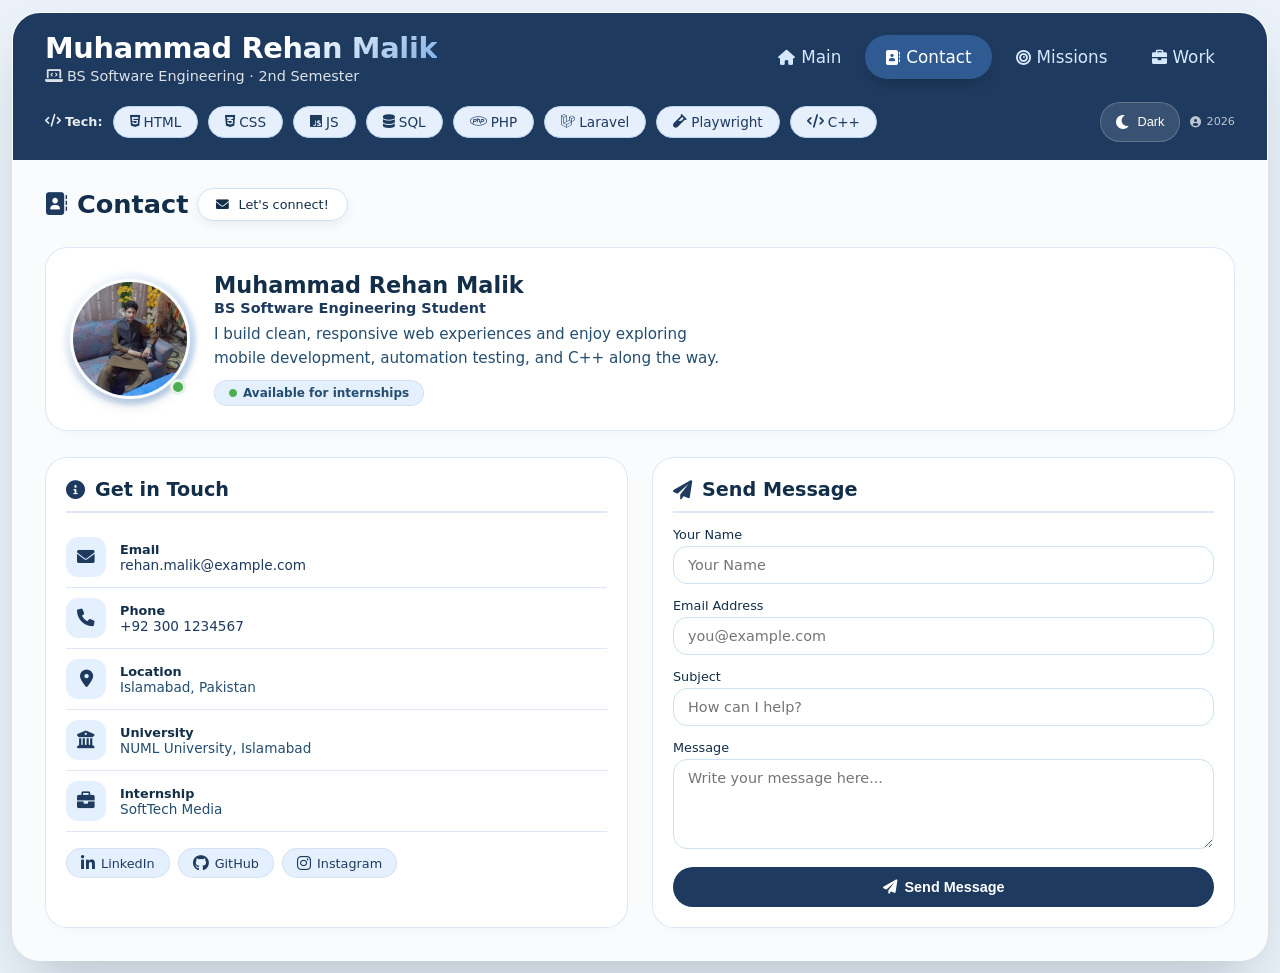
==== commit 2de41cd0: "pushed for profile photo" ====
--- a/contact.html
+++ b/contact.html
@@ -37,6 +37,7 @@
             --input-border: #cde1f2;
             --input-text: #132e48;
             --social-hover: #1e3a5f;
+            --border-subtle: rgba(255, 255, 255, 0.08);
         }
 
         [data-theme="dark"] {
@@ -67,6 +68,7 @@
             --input-border: #2a4a6a;
             --input-text: #e8f0fe;
             --social-hover: #6db3f2;
+            --border-subtle: rgba(255, 255, 255, 0.05);
         }
 
         /* ===== Reset & Base ===== */
@@ -98,7 +100,7 @@
             box-shadow: var(--shadow);
             overflow: hidden;
             transition: all var(--transition);
-            border: 1px solid rgba(255, 255, 255, 0.08);
+            border: 1px solid var(--border-subtle);
         }
 
         /* ===== Top Bar ===== */
@@ -343,14 +345,116 @@
             margin-right: 6px;
         }
 
-        /* ===== Contact Grid ===== */
-        .contact-grid {
-            display: grid;
-            grid-template-columns: 1fr;
-            gap: 16px;
-        }
-
-        /* Contact Info Card */
+        /* ===== Profile Card ===== */
+        .profile-card {
+            background: var(--card-bg);
+            backdrop-filter: blur(8px);
+            border-radius: 22px;
+            padding: 20px;
+            border: 1px solid var(--card-border);
+            box-shadow: 0 10px 22px -16px rgba(0, 0, 0, 0.08);
+            transition: all var(--transition);
+            animation: slideUp 0.6s ease backwards;
+            animation-delay: 0.1s;
+            display: flex;
+            align-items: center;
+            gap: 18px;
+            flex-wrap: wrap;
+        }
+        .profile-card:hover {
+            transform: translateY(-4px);
+            box-shadow: 0 20px 40px -16px rgba(0, 30, 60, 0.15);
+        }
+
+        @keyframes slideUp {
+            from {
+                opacity: 0;
+                transform: translateY(30px);
+            }
+            to {
+                opacity: 1;
+                transform: translateY(0);
+            }
+        }
+
+        .avatar-wrap {
+            position: relative;
+            width: 100px;
+            height: 100px;
+            flex-shrink: 0;
+        }
+        .avatar-ring {
+            position: absolute;
+            inset: -6px;
+            border-radius: 50%;
+            background: linear-gradient(135deg, var(--gradient-start), var(--gradient-end));
+            opacity: 0.55;
+            filter: blur(2px);
+            animation: pulse 3s ease-in-out infinite;
+        }
+        .avatar-img {
+            position: relative;
+            width: 100%;
+            height: 100%;
+            border-radius: 50%;
+            object-fit: cover;
+            border: 3px solid var(--card-bg);
+            box-shadow: 0 8px 20px -8px rgba(0, 0, 0, 0.2);
+            display: block;
+            background: var(--stat-icon-bg);
+        }
+        .status-dot {
+            position: absolute;
+            bottom: 4px;
+            right: 4px;
+            width: 16px;
+            height: 16px;
+            background: #4CAF50;
+            border: 3px solid var(--card-bg);
+            border-radius: 50%;
+        }
+
+        .profile-text {
+            flex: 1;
+            min-width: 180px;
+        }
+        .profile-name {
+            font-size: 1.25rem;
+            font-weight: 700;
+            color: var(--text-primary);
+            margin-bottom: 2px;
+        }
+        .profile-role {
+            font-size: 0.9rem;
+            color: var(--stat-icon-color);
+            font-weight: 600;
+            margin-bottom: 6px;
+        }
+        .profile-bio {
+            font-size: 0.85rem;
+            color: var(--text-secondary);
+            line-height: 1.6;
+            margin-bottom: 10px;
+            max-width: 520px;
+        }
+        .profile-status-badge {
+            display: inline-flex;
+            align-items: center;
+            gap: 6px;
+            background: var(--highlight-bg);
+            border: 1px solid var(--card-border);
+            color: var(--text-secondary);
+            font-size: 0.75rem;
+            font-weight: 600;
+            padding: 5px 14px;
+            border-radius: 40px;
+        }
+        .profile-status-badge i {
+            color: #4CAF50;
+            font-size: 0.5rem;
+        }
+
+        /* ===== Contact Info ===== */
         .contact-info {
             background: var(--card-bg);
             backdrop-filter: blur(8px);
@@ -360,7 +464,7 @@
             box-shadow: 0 10px 22px -16px rgba(0, 0, 0, 0.08);
             transition: all var(--transition);
             animation: slideUp 0.6s ease backwards;
-            animation-delay: 0.1s;
+            animation-delay: 0.2s;
         }
         .contact-info:hover {
             transform: translateY(-4px);
@@ -369,13 +473,13 @@
 
         .contact-info h2 {
             color: var(--text-primary);
-            font-size: 1.3rem;
-            margin-bottom: 16px;
+            font-size: 1.2rem;
+            margin-bottom: 14px;
             display: flex;
             align-items: center;
             gap: 10px;
             border-bottom: 2px solid var(--card-border);
-            padding-bottom: 12px;
+            padding-bottom: 10px;
         }
         .contact-info h2 i {
             color: var(--stat-icon-color);
@@ -385,7 +489,7 @@
             display: flex;
             align-items: center;
             gap: 14px;
-            padding: 12px 0;
+            padding: 10px 0;
             border-bottom: 1px solid var(--card-border);
             transition: all 0.3s ease;
         }
@@ -413,6 +517,7 @@
         }
         .contact-item .info {
             flex: 1;
+            min-width: 0;
         }
         .contact-item .info h4 {
             color: var(--text-primary);
@@ -422,6 +527,7 @@
         .contact-item .info p {
             color: var(--text-secondary);
             font-size: 0.85rem;
+            word-break: break-word;
         }
         .contact-item .info a {
             color: var(--stat-icon-color);
@@ -438,37 +544,34 @@
         .social-links {
             margin-top: 16px;
             display: flex;
-            gap: 10px;
+            gap: 8px;
             flex-wrap: wrap;
         }
         .social-link {
             display: inline-flex;
             align-items: center;
-            gap: 8px;
-            padding: 8px 16px;
+            gap: 6px;
+            padding: 6px 14px;
             background: var(--stat-icon-bg);
             border-radius: 40px;
             color: var(--stat-icon-color);
             text-decoration: none;
             font-weight: 500;
-            font-size: 0.85rem;
+            font-size: 0.8rem;
             transition: all 0.3s ease;
             border: 1px solid var(--card-border);
-            flex: 1;
-            justify-content: center;
-            min-height: 44px;
         }
         .social-link:hover {
             background: var(--social-hover);
             color: white;
-            transform: translateY(-2px);
+            transform: translateY(-3px);
             box-shadow: 0 8px 20px -12px rgba(0, 0, 0, 0.3);
         }
         .social-link i {
-            font-size: 1.1rem;
-        }
-
-        /* Contact Form */
+            font-size: 1rem;
+        }
+
+        /* ===== Contact Form ===== */
         .contact-form {
             background: var(--card-bg);
             backdrop-filter: blur(8px);
@@ -478,7 +581,7 @@
             box-shadow: 0 10px 22px -16px rgba(0, 0, 0, 0.08);
             transition: all var(--transition);
             animation: slideUp 0.6s ease backwards;
-            animation-delay: 0.2s;
+            animation-delay: 0.3s;
         }
         .contact-form:hover {
             transform: translateY(-4px);
@@ -487,27 +590,27 @@
 
         .contact-form h2 {
             color: var(--text-primary);
-            font-size: 1.3rem;
-            margin-bottom: 16px;
+            font-size: 1.2rem;
+            margin-bottom: 14px;
             display: flex;
             align-items: center;
             gap: 10px;
             border-bottom: 2px solid var(--card-border);
-            padding-bottom: 12px;
+            padding-bottom: 10px;
         }
         .contact-form h2 i {
             color: var(--stat-icon-color);
         }
 
         .form-group {
-            margin-bottom: 16px;
+            margin-bottom: 14px;
         }
         .form-group label {
             display: block;
             color: var(--text-primary);
             font-weight: 500;
             margin-bottom: 4px;
-            font-size: 0.85rem;
+            font-size: 0.8rem;
         }
         .form-group input,
         .form-group textarea {
@@ -515,9 +618,9 @@
             padding: 10px 14px;
             background: var(--input-bg);
             border: 1px solid var(--input-border);
-            border-radius: 12px;
+            border-radius: 14px;
             color: var(--input-text);
-            font-size: 0.95rem;
+            font-size: 0.9rem;
             transition: all 0.3s ease;
             font-family: inherit;
         }
@@ -529,16 +632,16 @@
         }
         .form-group textarea {
             resize: vertical;
-            min-height: 100px;
+            min-height: 90px;
         }
 
         .submit-btn {
             background: var(--bg-topbar);
             color: white;
             border: none;
-            padding: 12px 28px;
+            padding: 12px 24px;
             border-radius: 40px;
-            font-size: 0.95rem;
+            font-size: 0.9rem;
             font-weight: 600;
             cursor: pointer;
             transition: all 0.3s ease;
@@ -547,10 +650,9 @@
             gap: 8px;
             width: 100%;
             justify-content: center;
-            min-height: 48px;
         }
         .submit-btn:hover {
-            transform: translateY(-2px);
+            transform: translateY(-3px);
             box-shadow: 0 12px 24px -12px rgba(0, 0, 0, 0.3);
             background: var(--hover-bg);
         }
@@ -560,14 +662,14 @@
 
         .form-success {
             display: none;
-            padding: 12px 16px;
+            padding: 10px 14px;
             background: var(--highlight-bg);
             border-radius: 12px;
-            border-left: 3px solid #4CAF50;
+            border-left: 4px solid #4CAF50;
             color: var(--text-secondary);
-            margin-top: 14px;
+            margin-top: 12px;
             animation: fadeInUp 0.4s ease;
-            font-size: 0.9rem;
+            font-size: 0.85rem;
         }
         .form-success.show {
             display: block;
@@ -577,18 +679,14 @@
             margin-right: 8px;
         }
 
-        @keyframes slideUp {
-            from {
-                opacity: 0;
-                transform: translateY(30px);
-            }
-            to {
-                opacity: 1;
-                transform: translateY(0);
-            }
-        }
-
-        /* ===== Responsive Breakpoints ===== */
+        /* ===== Grid layout ===== */
+        .contact-grid {
+            display: grid;
+            grid-template-columns: 1fr;
+            gap: 16px;
+        }
+
+        /* ===== Responsive ===== */
 
         /* Small phones */
         @media (max-width: 380px) {
@@ -630,17 +728,25 @@
             .main-header h1 {
                 font-size: 1.3rem;
             }
+            .profile-card {
+                padding: 14px;
+                gap: 12px;
+            }
+            .avatar-wrap {
+                width: 76px;
+                height: 76px;
+            }
             .contact-info,
             .contact-form {
                 padding: 14px;
             }
-            .contact-item {
-                padding: 10px 0;
-            }
-            .social-link {
+            .contact-item i {
+                width: 34px;
+                height: 34px;
+                font-size: 0.9rem;
+            }
+            .contact-item .info p {
                 font-size: 0.75rem;
-                padding: 6px 12px;
-                min-height: 36px;
             }
             .badge {
                 font-size: 0.7rem;
@@ -652,10 +758,15 @@
                 min-height: 32px;
                 min-width: 36px;
             }
-            .submit-btn {
-                font-size: 0.85rem;
-                padding: 10px 20px;
-                min-height: 40px;
+            .social-link {
+                font-size: 0.7rem;
+                padding: 4px 10px;
+            }
+            .profile-bio {
+                font-size: 0.8rem;
+            }
+            .profile-name {
+                font-size: 1.1rem;
             }
         }
 
@@ -682,6 +793,17 @@
                 padding: 16px 14px 20px;
                 gap: 16px;
             }
+            .profile-card {
+                flex-direction: column;
+                text-align: center;
+                justify-content: center;
+            }
+            .profile-bio {
+                max-width: 100%;
+            }
+            .profile-status-badge {
+                justify-content: center;
+            }
         }
 
         /* Tablets and small laptops */
@@ -696,15 +818,15 @@
                 font-size: 0.85rem;
                 padding: 8px 16px;
             }
+            .main {
+                padding: 20px 18px 24px;
+            }
             .contact-grid {
                 grid-template-columns: 1fr;
-                gap: 20px;
-            }
-            .main {
-                padding: 20px 18px 24px;
-            }
-            .social-link {
-                flex: 0 1 auto;
+            }
+            .profile-card {
+                flex-direction: row;
+                text-align: left;
             }
         }
 
@@ -727,22 +849,14 @@
             .lang-section {
                 width: auto;
             }
-            .contact-grid {
-                grid-template-columns: 1fr 1.5fr;
-                gap: 24px;
-            }
             .main {
                 padding: 24px 24px 28px;
             }
             .top-bar-utils {
                 width: auto;
             }
-            .social-link {
-                flex: 0 1 auto;
-            }
-            .submit-btn {
-                width: auto;
-                padding: 12px 32px;
+            .contact-grid {
+                grid-template-columns: 1fr 1fr;
             }
         }
 
@@ -772,10 +886,6 @@
                 font-size: 0.85rem;
                 padding: 5px 16px;
             }
-            .contact-grid {
-                grid-template-columns: 1fr 1.5fr;
-                gap: 24px;
-            }
             .main {
                 padding: 28px 32px 32px;
                 gap: 26px;
@@ -790,12 +900,23 @@
             .top-bar-utils {
                 width: auto;
             }
-            .social-link {
-                flex: 0 1 auto;
-            }
-            .submit-btn {
-                width: auto;
-                padding: 14px 32px;
+            .contact-grid {
+                grid-template-columns: 1fr 1fr;
+                gap: 24px;
+            }
+            .profile-card {
+                padding: 24px;
+                gap: 24px;
+            }
+            .avatar-wrap {
+                width: 120px;
+                height: 120px;
+            }
+            .profile-name {
+                font-size: 1.4rem;
+            }
+            .profile-bio {
+                font-size: 0.95rem;
             }
         }
 
@@ -809,6 +930,9 @@
             }
             .main {
                 padding: 36px 40px 40px;
+            }
+            .contact-grid {
+                gap: 32px;
             }
         }
     </style>
@@ -863,6 +987,29 @@
                 <span class="badge"><i class="fas fa-envelope"></i> Let's connect!</span>
             </div>
 
+            <!-- Profile Card -->
+            <div class="profile-card">
+                <div class="avatar-wrap">
+                    <span class="avatar-ring"></span>
+                    <img
+                        class="avatar-img"
+                        src="PROFILE.jpg"
+                        alt="Photo of Muhammad Rehan Malik"
+                        onerror="this.onerror=null;this.src='https://placehold.co/300x300/1e3a5f/ffffff?text=RM';"
+                    />
+                    <span class="status-dot" title="Available"></span>
+                </div>
+                <div class="profile-text">
+                    <h3 class="profile-name">Muhammad Rehan Malik</h3>
+                    <p class="profile-role">BS Software Engineering Student</p>
+                    <p class="profile-bio">
+                        I build clean, responsive web experiences and enjoy exploring mobile
+                        development, automation testing, and C++ along the way.
+                    </p>
+                    <span class="profile-status-badge"><i class="fas fa-circle"></i> Available for internships</span>
+                </div>
+            </div>
+
             <!-- Contact Grid -->
             <div class="contact-grid">
                 <!-- Contact Info -->
@@ -873,7 +1020,15 @@
                         <i class="fas fa-envelope"></i>
                         <div class="info">
                             <h4>Email</h4>
-                            <p><a href="mailto:muhammadmalikrehan6@gmail.com">muhammadmalikrehan6@gmail.com</a></p>
+                            <p><a href="mailto:rehan.malik@example.com">rehan.malik@example.com</a></p>
+                        </div>
+                    </div>
+
+                    <div class="contact-item">
+                        <i class="fas fa-phone"></i>
+                        <div class="info">
+                            <h4>Phone</h4>
+                            <p><a href="tel:+923001234567">+92 300 1234567</a></p>
                         </div>
                     </div>
 
@@ -903,9 +1058,9 @@
 
                     <!-- Social Links -->
                     <div class="social-links">
-                        <a href="https://www.linkedin.com/in/muhammad-rehan-7ba043420/" class="social-link"><i class="fab fa-linkedin-in"></i> LinkedIn</a>
-                        <a href="https://github.com/muhammadmalikrehan6-a11y" class="social-link"><i class="fab fa-github"></i> GitHub</a>
-                        <a href="https://www.instagram.com/its_shani6777/" class="social-link"><i class="fab fa-instagram"></i> Instagram</a>
+                        <a href="#" class="social-link"><i class="fab fa-linkedin-in"></i> LinkedIn</a>
+                        <a href="#" class="social-link"><i class="fab fa-github"></i> GitHub</a>
+                        <a href="#" class="social-link"><i class="fab fa-instagram"></i> Instagram</a>
                     </div>
                 </div>
 
@@ -915,7 +1070,7 @@
                     <form id="contactForm">
                         <div class="form-group">
                             <label for="name">Your Name</label>
-                            <input type="text" id="name" placeholder="Muhammad Rehan Malik" required />
+                            <input type="text" id="name" placeholder="Your Name" required />
                         </div>
                         <div class="form-group">
                             <label for="email">Email Address</label>
@@ -939,12 +1094,14 @@
                     </form>
                 </div>
             </div>
+
         </div>
     </div>
 
     <!-- ===== JavaScript: Theme Toggle & Form ===== -->
     <script>
         (function() {
+            // Theme Toggle
             const themeToggle = document.getElementById('themeToggle');
             const themeLabel = document.getElementById('themeLabel');
             const html = document.documentElement;
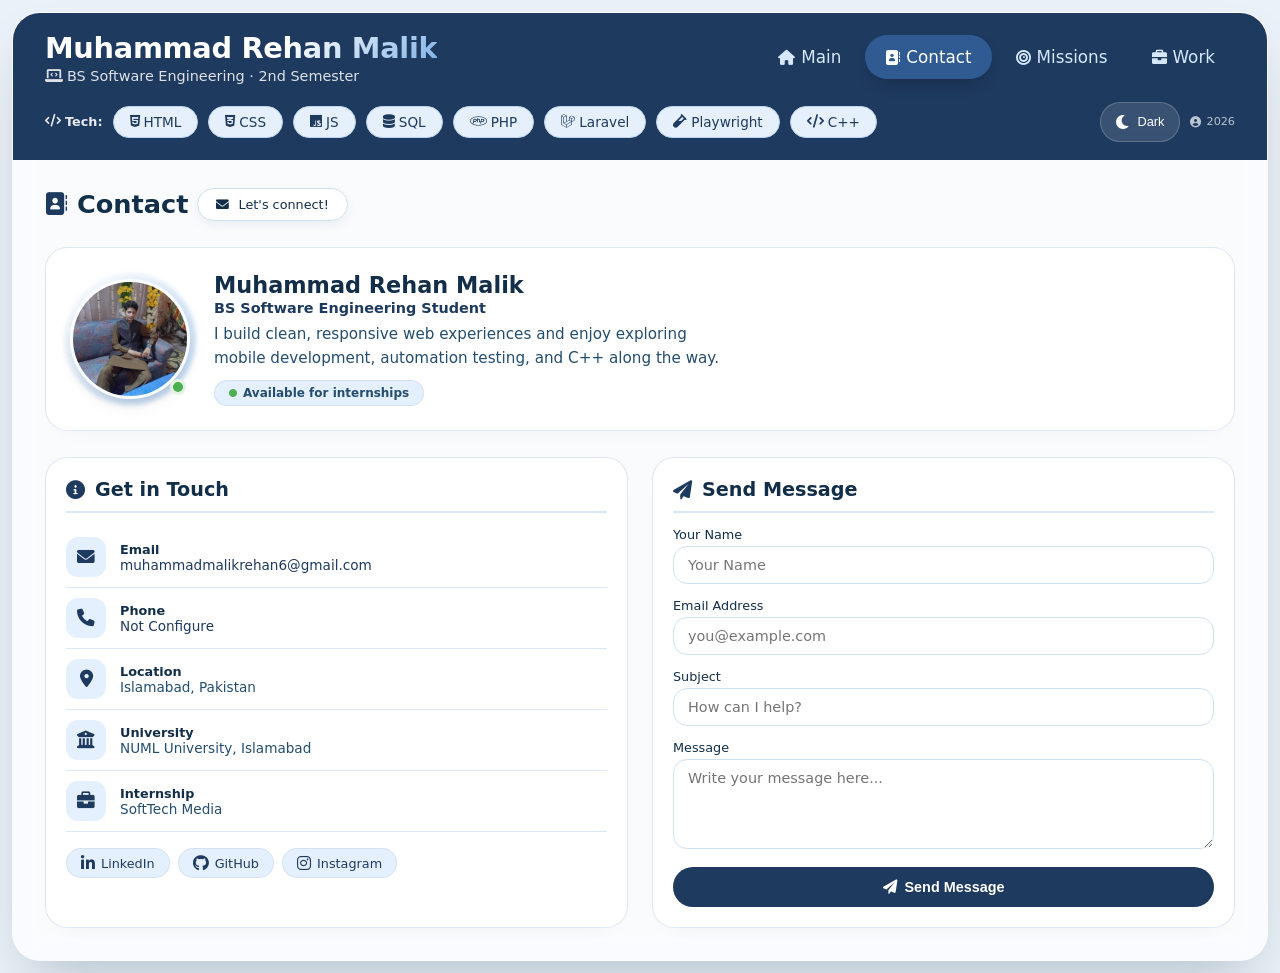
==== commit d54bcaba: "pushed for GMAIL" ====
--- a/contact.html
+++ b/contact.html
@@ -1020,7 +1020,7 @@
                         <i class="fas fa-envelope"></i>
                         <div class="info">
                             <h4>Email</h4>
-                            <p><a href="mailto:rehan.malik@example.com">rehan.malik@example.com</a></p>
+                            <p><a href="mailto:muhammadmalikrehan6@gmail.com">muhammadmalikrehan6@gmail.com</a></p>
                         </div>
                     </div>
 
@@ -1028,7 +1028,7 @@
                         <i class="fas fa-phone"></i>
                         <div class="info">
                             <h4>Phone</h4>
-                            <p><a href="tel:+923001234567">+92 300 1234567</a></p>
+                            <p><a href="tel:+923001234567">Not Configure</a></p>
                         </div>
                     </div>
 
